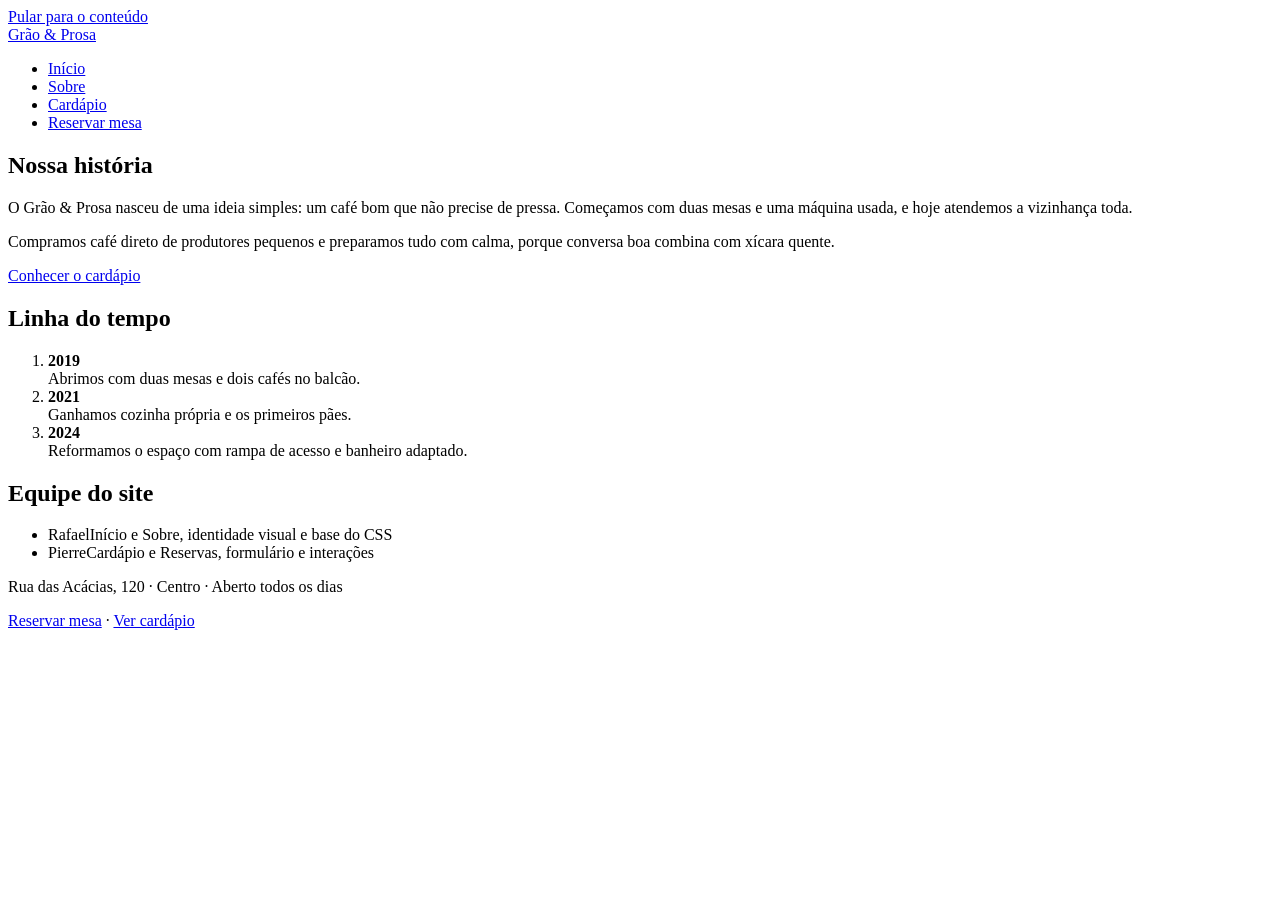
==== sobre.html @ 36fa8b99 "Adicionar página Sobre" ====
<!DOCTYPE html>
<html lang="pt-BR">
<head>
<meta charset="UTF-8">
<meta name="viewport" content="width=device-width, initial-scale=1">
<title>Sobre | Café Grão &amp; Prosa</title>
<meta name="description" content="Café Grão &amp; Prosa: café coado na hora, pães e doces artesanais.">
<link rel="preconnect" href="https://fonts.googleapis.com"><link rel="preconnect" href="https://fonts.gstatic.com" crossorigin>
<link href="https://fonts.googleapis.com/css2?family=Bricolage+Grotesque:wght@600;700&family=Figtree:wght@400;600;700;800&display=swap" rel="stylesheet">
<link rel="stylesheet" href="css/style.css">
</head>
<body>
<a class="skip" href="#conteudo">Pular para o conteúdo</a>
<header class="site-header"><div class="wrap">
<a class="brand" href="index.html">Grão &amp; Prosa</a>
<nav aria-label="Principal"><ul class="nav"><li><a href="index.html">Início</a></li><li><a href="sobre.html" aria-current="page">Sobre</a></li><li><a href="cardapio.html">Cardápio</a></li><li><a href="reservas.html">Reservar mesa</a></li></ul></nav>
</div></header>
<main id="conteudo">
<section><div class="wrap split">
<div><h1>Nossa história</h1>
<p>O Grão &amp; Prosa nasceu de uma ideia simples: um café bom que não precise de pressa. Começamos com duas mesas e uma máquina usada, e hoje atendemos a vizinhança toda.</p>
<p>Compramos café direto de produtores pequenos e preparamos tudo com calma, porque conversa boa combina com xícara quente.</p>
<a class="btn" href="cardapio.html">Conhecer o cardápio</a></div>
<div><h2>Linha do tempo</h2>
<ol class="timeline">
<li><b>2019</b><br>Abrimos com duas mesas e dois cafés no balcão.</li>
<li><b>2021</b><br>Ganhamos cozinha própria e os primeiros pães.</li>
<li><b>2024</b><br>Reformamos o espaço com rampa de acesso e banheiro adaptado.</li>
</ol></div>
</div></section>
<section class="hours"><div class="wrap"><h2>Equipe do site</h2>
<ul class="team"><li><span>Rafael</span>Início e Sobre, identidade visual e base do CSS</li><li><span>Pierre</span>Cardápio e Reservas, formulário e interações</li></ul></div></section>
</main>
<footer class="site-footer"><div class="wrap">
<p>Rua das Acácias, 120 · Centro · Aberto todos os dias</p>
<p><a href="reservas.html">Reservar mesa</a> · <a href="cardapio.html">Ver cardápio</a></p>
</div></footer>
</body>
</html>
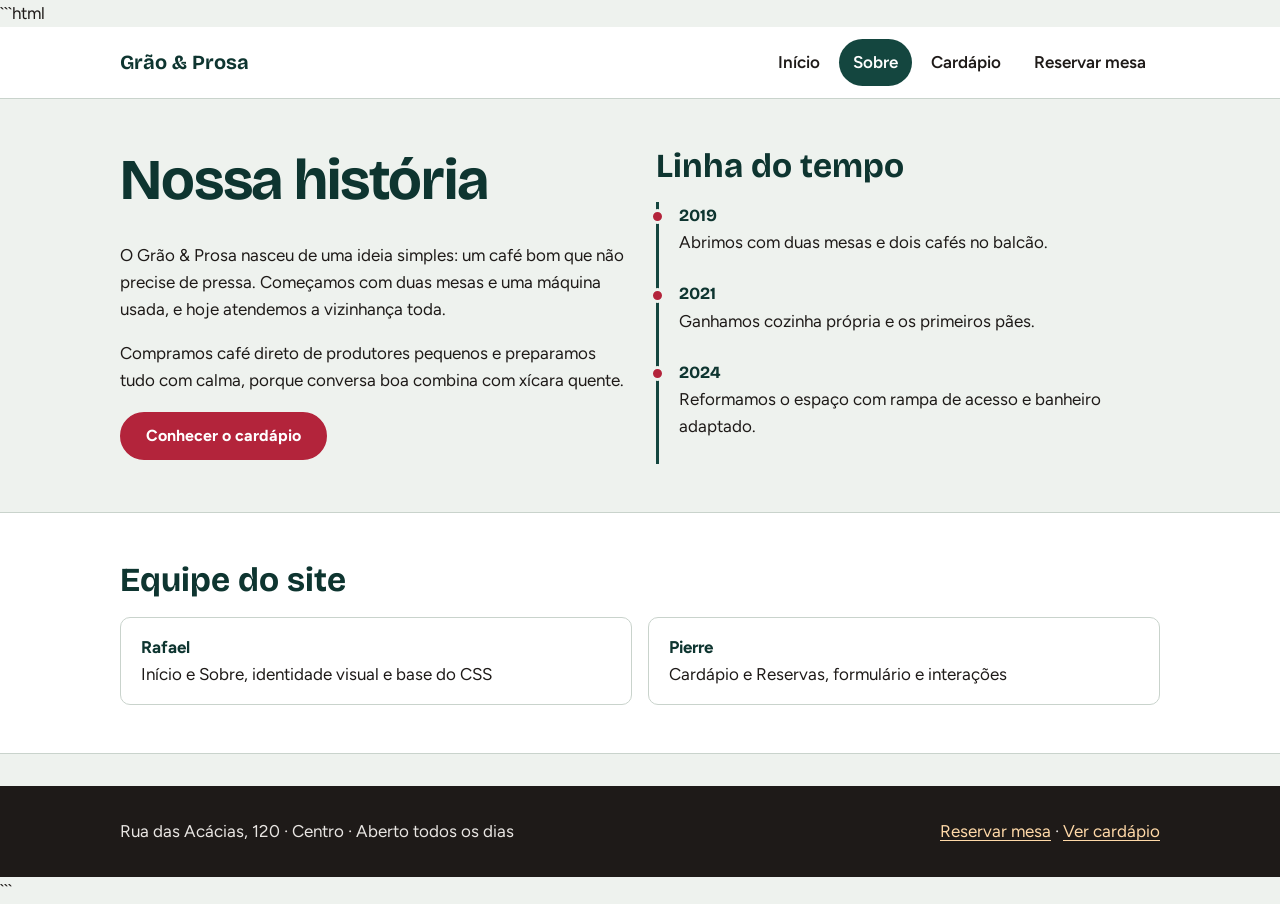
==== commit ef4845cd: "Atualizando página Sobre" ====
--- a/sobre.html
+++ b/sobre.html
@@ -1,39 +1,126 @@
+```html
 <!DOCTYPE html>
 <html lang="pt-BR">
 <head>
-<meta charset="UTF-8">
-<meta name="viewport" content="width=device-width, initial-scale=1">
-<title>Sobre | Café Grão &amp; Prosa</title>
-<meta name="description" content="Café Grão &amp; Prosa: café coado na hora, pães e doces artesanais.">
-<link rel="preconnect" href="https://fonts.googleapis.com"><link rel="preconnect" href="https://fonts.gstatic.com" crossorigin>
-<link href="https://fonts.googleapis.com/css2?family=Bricolage+Grotesque:wght@600;700&family=Figtree:wght@400;600;700;800&display=swap" rel="stylesheet">
-<link rel="stylesheet" href="css/style.css">
+    <meta charset="UTF-8">
+    <meta name="viewport" content="width=device-width, initial-scale=1">
+
+    <title>Sobre | Café Grão &amp; Prosa</title>
+
+    <meta
+        name="description"
+        content="Café Grão &amp; Prosa: café coado na hora, pães e doces artesanais."
+    >
+
+    <link rel="preconnect" href="https://fonts.googleapis.com">
+    <link rel="preconnect" href="https://fonts.gstatic.com" crossorigin>
+
+    <link
+        href="https://fonts.googleapis.com/css2?family=Bricolage+Grotesque:wght@600;700&family=Figtree:wght@400;600;700;800&display=swap"
+        rel="stylesheet"
+    >
+
+    <link rel="stylesheet" href="style.css">
 </head>
+
 <body>
-<a class="skip" href="#conteudo">Pular para o conteúdo</a>
-<header class="site-header"><div class="wrap">
-<a class="brand" href="index.html">Grão &amp; Prosa</a>
-<nav aria-label="Principal"><ul class="nav"><li><a href="index.html">Início</a></li><li><a href="sobre.html" aria-current="page">Sobre</a></li><li><a href="cardapio.html">Cardápio</a></li><li><a href="reservas.html">Reservar mesa</a></li></ul></nav>
-</div></header>
-<main id="conteudo">
-<section><div class="wrap split">
-<div><h1>Nossa história</h1>
-<p>O Grão &amp; Prosa nasceu de uma ideia simples: um café bom que não precise de pressa. Começamos com duas mesas e uma máquina usada, e hoje atendemos a vizinhança toda.</p>
-<p>Compramos café direto de produtores pequenos e preparamos tudo com calma, porque conversa boa combina com xícara quente.</p>
-<a class="btn" href="cardapio.html">Conhecer o cardápio</a></div>
-<div><h2>Linha do tempo</h2>
-<ol class="timeline">
-<li><b>2019</b><br>Abrimos com duas mesas e dois cafés no balcão.</li>
-<li><b>2021</b><br>Ganhamos cozinha própria e os primeiros pães.</li>
-<li><b>2024</b><br>Reformamos o espaço com rampa de acesso e banheiro adaptado.</li>
-</ol></div>
-</div></section>
-<section class="hours"><div class="wrap"><h2>Equipe do site</h2>
-<ul class="team"><li><span>Rafael</span>Início e Sobre, identidade visual e base do CSS</li><li><span>Pierre</span>Cardápio e Reservas, formulário e interações</li></ul></div></section>
-</main>
-<footer class="site-footer"><div class="wrap">
-<p>Rua das Acácias, 120 · Centro · Aberto todos os dias</p>
-<p><a href="reservas.html">Reservar mesa</a> · <a href="cardapio.html">Ver cardápio</a></p>
-</div></footer>
+    <a class="skip" href="#conteudo">Pular para o conteúdo</a>
+
+    <header class="site-header">
+        <div class="wrap">
+            <a class="brand" href="index.html">Grão &amp; Prosa</a>
+
+            <nav aria-label="Navegação principal">
+                <ul class="nav">
+                    <li><a href="index.html">Início</a></li>
+                    <li>
+                        <a href="sobre.html" aria-current="page">Sobre</a>
+                    </li>
+                    <li><a href="cardapio.html">Cardápio</a></li>
+                    <li><a href="reservas.html">Reservar mesa</a></li>
+                </ul>
+            </nav>
+        </div>
+    </header>
+
+    <main id="conteudo">
+        <section>
+            <div class="wrap split">
+                <div>
+                    <h1>Nossa história</h1>
+
+                    <p>
+                        O Grão &amp; Prosa nasceu de uma ideia simples:
+                        um café bom que não precise de pressa. Começamos
+                        com duas mesas e uma máquina usada, e hoje
+                        atendemos a vizinhança toda.
+                    </p>
+
+                    <p>
+                        Compramos café direto de produtores pequenos e
+                        preparamos tudo com calma, porque conversa boa
+                        combina com xícara quente.
+                    </p>
+
+                    <a class="btn" href="cardapio.html">
+                        Conhecer o cardápio
+                    </a>
+                </div>
+
+                <div>
+                    <h2>Linha do tempo</h2>
+
+                    <ol class="timeline">
+                        <li>
+                            <b>2019</b><br>
+                            Abrimos com duas mesas e dois cafés no balcão.
+                        </li>
+
+                        <li>
+                            <b>2021</b><br>
+                            Ganhamos cozinha própria e os primeiros pães.
+                        </li>
+
+                        <li>
+                            <b>2024</b><br>
+                            Reformamos o espaço com rampa de acesso
+                            e banheiro adaptado.
+                        </li>
+                    </ol>
+                </div>
+            </div>
+        </section>
+
+        <section class="hours">
+            <div class="wrap">
+                <h2>Equipe do site</h2>
+
+                <ul class="team">
+                    <li>
+                        <span>Rafael</span>
+                        Início e Sobre, identidade visual e base do CSS
+                    </li>
+
+                    <li>
+                        <span>Pierre</span>
+                        Cardápio e Reservas, formulário e interações
+                    </li>
+                </ul>
+            </div>
+        </section>
+    </main>
+
+    <footer class="site-footer">
+        <div class="wrap">
+            <p>Rua das Acácias, 120 · Centro · Aberto todos os dias</p>
+
+            <p>
+                <a href="reservas.html">Reservar mesa</a>
+                ·
+                <a href="cardapio.html">Ver cardápio</a>
+            </p>
+        </div>
+    </footer>
 </body>
-</html>+</html>
+```
--- a/style.css
+++ b/style.css
@@ -0,0 +1,401 @@
+
+:root {
+    --bg: #EEF2EE;
+    --surface: #FFFFFF;
+    --ink: #1E1A18;
+    --muted: #4C5652;
+    --green: #14463F;
+    --green-dark: #0E3530;
+    --cherry: #B3243B;
+    --line: #C9D3CC;
+    --radius: 10px;
+    --max: 1080px;
+}
+
+*, *::before, *::after {
+    box-sizing: border-box;
+}
+
+html {
+    scroll-behavior: smooth;
+}
+
+body {
+    margin: 0;
+    background: var(--bg);
+    color: var(--ink);
+    font: 1.0625rem/1.6 "Figtree", system-ui, -apple-system, "Segoe UI", sans-serif;
+}
+
+h1, h2, h3 {
+    font-family: "Bricolage Grotesque", "Figtree", system-ui, sans-serif;
+    line-height: 1.15;
+    margin: 0 0 0.5em;
+    color: var(--green-dark);
+}
+
+h1 {
+    font-size: clamp(2.1rem, 6vw, 3.6rem);
+    letter-spacing: -0.02em;
+}
+
+h2 {
+    font-size: clamp(1.5rem, 3.5vw, 2.1rem);
+}
+
+h3 {
+    font-size: 1.2rem;
+}
+
+p {
+    margin: 0 0 1em;
+    max-width: 65ch;
+}
+
+a {
+    color: var(--cherry);
+    text-underline-offset: 3px;
+}
+
+a:hover {
+    color: var(--green-dark);
+}
+
+:focus-visible {
+    outline: 3px solid var(--cherry);
+    outline-offset: 3px;
+    border-radius: 4px;
+}
+
+.skip {
+    position: absolute;
+    left: 1rem;
+    top: -4rem;
+    background: var(--ink);
+    color: #FFFFFF;
+    padding: 0.7rem 1rem;
+    border-radius: var(--radius);
+    z-index: 20;
+}
+
+.skip:focus {
+    top: 1rem;
+}
+
+.wrap {
+    max-width: var(--max);
+    margin: 0 auto;
+    padding: 0 1.25rem;
+}
+
+section {
+    padding: 3rem 0;
+}
+
+.muted {
+    color: var(--muted);
+}
+
+.site-header {
+    background: var(--surface);
+    border-bottom: 1px solid var(--line);
+    position: sticky;
+    top: 0;
+    z-index: 10;
+}
+
+.site-header .wrap {
+    display: flex;
+    flex-wrap: wrap;
+    align-items: center;
+    justify-content: space-between;
+    gap: 0.5rem 1.5rem;
+    padding-top: 0.75rem;
+    padding-bottom: 0.75rem;
+}
+
+.brand {
+    font: 700 1.25rem "Bricolage Grotesque", sans-serif;
+    color: var(--green-dark);
+    text-decoration: none;
+}
+
+.nav {
+    display: flex;
+    flex-wrap: wrap;
+    gap: 0.25rem;
+    list-style: none;
+    margin: 0;
+    padding: 0;
+}
+
+.nav a {
+    display: block;
+    padding: 0.6rem 0.9rem;
+    min-height: 44px;
+    border-radius: 999px;
+    color: var(--ink);
+    text-decoration: none;
+    font-weight: 600;
+}
+
+.nav a:hover {
+    background: var(--bg);
+}
+
+.nav a[aria-current="page"] {
+    background: var(--green);
+    color: #FFFFFF;
+}
+
+.btn {
+    display: inline-block;
+    min-height: 48px;
+    padding: 0.8rem 1.5rem;
+    border-radius: 999px;
+    background: var(--cherry);
+    color: #FFFFFF;
+    font: 700 1rem "Figtree", sans-serif;
+    text-decoration: none;
+    border: 2px solid var(--cherry);
+    cursor: pointer;
+    transition: background 0.2s, color 0.2s, border-color 0.2s;
+}
+
+.btn:hover {
+    background: #8F1C2F;
+    border-color: #8F1C2F;
+    color: #FFFFFF;
+}
+
+.btn.ghost {
+    background: transparent;
+    color: #FFFFFF;
+    border-color: #FFFFFF;
+}
+
+.btn.ghost:hover {
+    background: #FFFFFF;
+    color: var(--green-dark);
+}
+
+.actions {
+    display: flex;
+    flex-wrap: wrap;
+    gap: 0.75rem;
+    margin-top: 1.5rem;
+}
+
+.hero {
+    background: var(--green);
+    color: #FFFFFF;
+    padding: 3.5rem 0;
+}
+
+.hero h1 {
+    color: #FFFFFF;
+}
+
+.hero p {
+    font-size: 1.15rem;
+    color: #E3EEE9;
+}
+
+.hero .wrap {
+    display: grid;
+    gap: 2.5rem;
+    align-items: center;
+}
+
+.board {
+    background: var(--green-dark);
+    border: 2px dashed #8FB5AA;
+    border-radius: var(--radius);
+    padding: 1.5rem;
+}
+
+.board h2 {
+    color: #FFFFFF;
+    font-size: 1.3rem;
+}
+
+.board ul {
+    list-style: none;
+    margin: 0;
+    padding: 0;
+}
+
+.board li {
+    display: flex;
+    justify-content: space-between;
+    gap: 1rem;
+    padding: 0.6rem 0;
+    border-bottom: 1px solid #2F6158;
+}
+
+.board li:last-child {
+    border: 0;
+}
+
+.board strong {
+    color: #FFD9A8;
+    white-space: nowrap;
+}
+
+.points {
+    list-style: none;
+    margin: 0;
+    padding: 0;
+    display: grid;
+    gap: 1.5rem;
+}
+
+.points li {
+    border-left: 4px solid var(--cherry);
+    padding-left: 1rem;
+}
+
+.points p {
+    margin: 0;
+}
+
+.hours {
+    background: var(--surface);
+    border-top: 1px solid var(--line);
+    border-bottom: 1px solid var(--line);
+}
+
+.hours dl {
+    display: grid;
+    grid-template-columns: auto 1fr;
+    gap: 0.4rem 2rem;
+    margin: 0;
+}
+
+.hours dt {
+    font-weight: 700;
+}
+
+.hours dd {
+    margin: 0;
+}
+
+.split {
+    display: grid;
+    gap: 2rem;
+}
+
+.timeline {
+    list-style: none;
+    margin: 0;
+    padding: 0;
+    border-left: 3px solid var(--green);
+}
+
+.timeline li {
+    padding: 0 0 1.5rem 1.25rem;
+    position: relative;
+}
+
+.timeline li::before {
+    content: "";
+    position: absolute;
+    left: -9px;
+    top: 0.45rem;
+    width: 15px;
+    height: 15px;
+    border-radius: 50%;
+    background: var(--cherry);
+    border: 3px solid var(--bg);
+}
+
+.timeline b {
+    font-family: "Bricolage Grotesque", sans-serif;
+    color: var(--green-dark);
+}
+
+.team {
+    display: grid;
+    gap: 1rem;
+    list-style: none;
+    padding: 0;
+    margin: 0;
+}
+
+.team li {
+    background: var(--surface);
+    border: 1px solid var(--line);
+    border-radius: var(--radius);
+    padding: 1rem 1.25rem;
+}
+
+.team span {
+    display: block;
+    font-weight: 700;
+    color: var(--green-dark);
+}
+
+.page-head {
+    background: var(--surface);
+    border-bottom: 1px solid var(--line);
+    padding: 2.5rem 0 1.5rem;
+}
+
+.page-head p {
+    margin: 0;
+    color: var(--muted);
+}
+
+.site-footer {
+    background: var(--ink);
+    color: #E9E6E3;
+    padding: 2rem 0;
+    margin-top: 2rem;
+}
+
+.site-footer a {
+    color: #FFD9A8;
+}
+
+.site-footer .wrap {
+    display: grid;
+    gap: 1rem;
+}
+
+.site-footer p {
+    margin: 0;
+}
+
+@media (min-width: 760px) {
+    .hero .wrap {
+        grid-template-columns: 1.2fr 1fr;
+    }
+
+    .points {
+        grid-template-columns: repeat(3, 1fr);
+    }
+
+    .split {
+        grid-template-columns: 1fr 1fr;
+        align-items: start;
+    }
+
+    .team {
+        grid-template-columns: repeat(2, 1fr);
+    }
+
+    .site-footer .wrap {
+        grid-template-columns: 1fr auto;
+        align-items: center;
+    }
+}
+
+@media (prefers-reduced-motion: reduce) {
+    html {
+        scroll-behavior: auto;
+    }
+
+    *, *::before, *::after {
+        transition: none !important;
+    }
+}
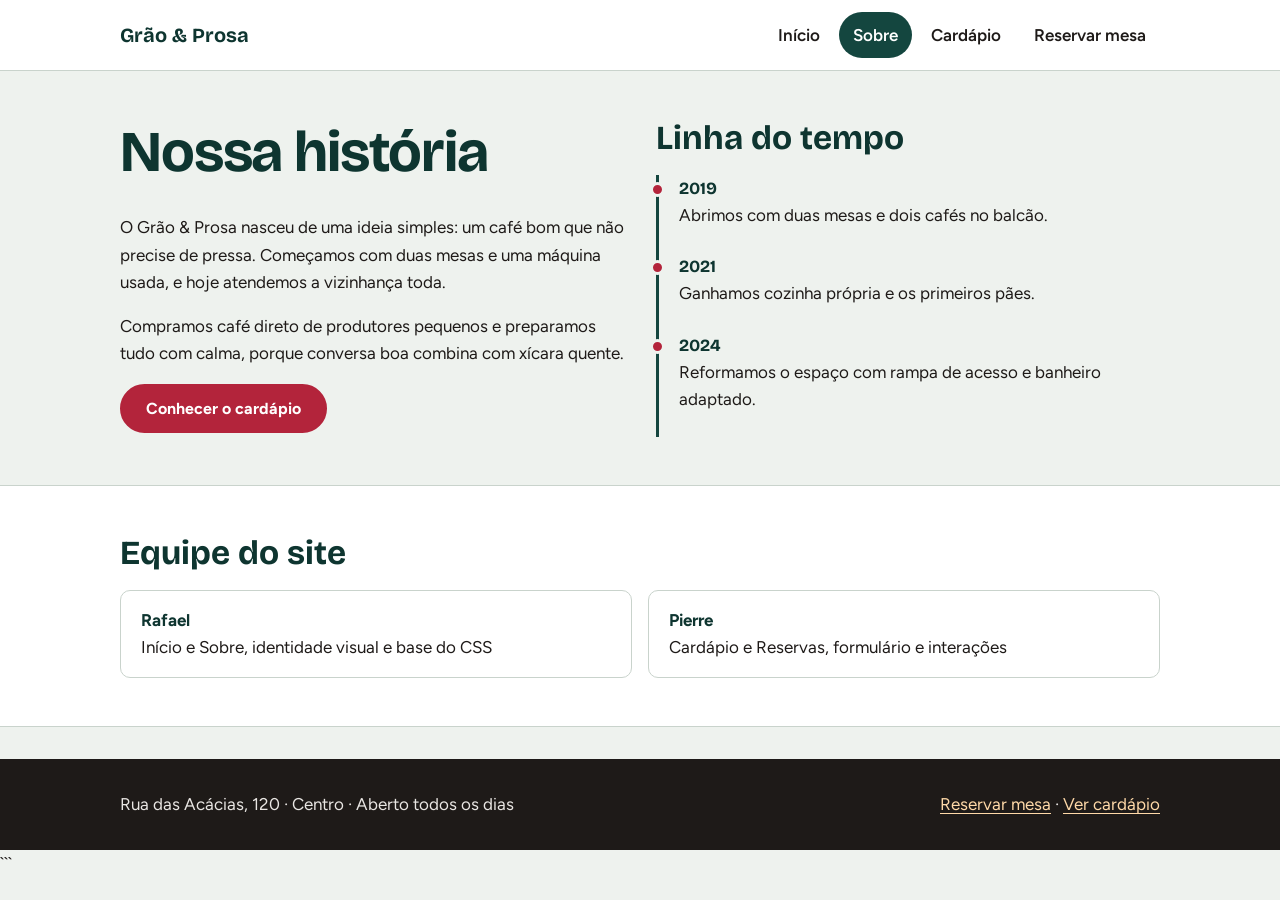
==== commit e2f08f97: "Remove markdown code block from sobre.html" ====
--- a/sobre.html
+++ b/sobre.html
@@ -1,4 +1,3 @@
-```html
 <!DOCTYPE html>
 <html lang="pt-BR">
 <head>
@@ -123,4 +122,4 @@
     </footer>
 </body>
 </html>
-```+```
